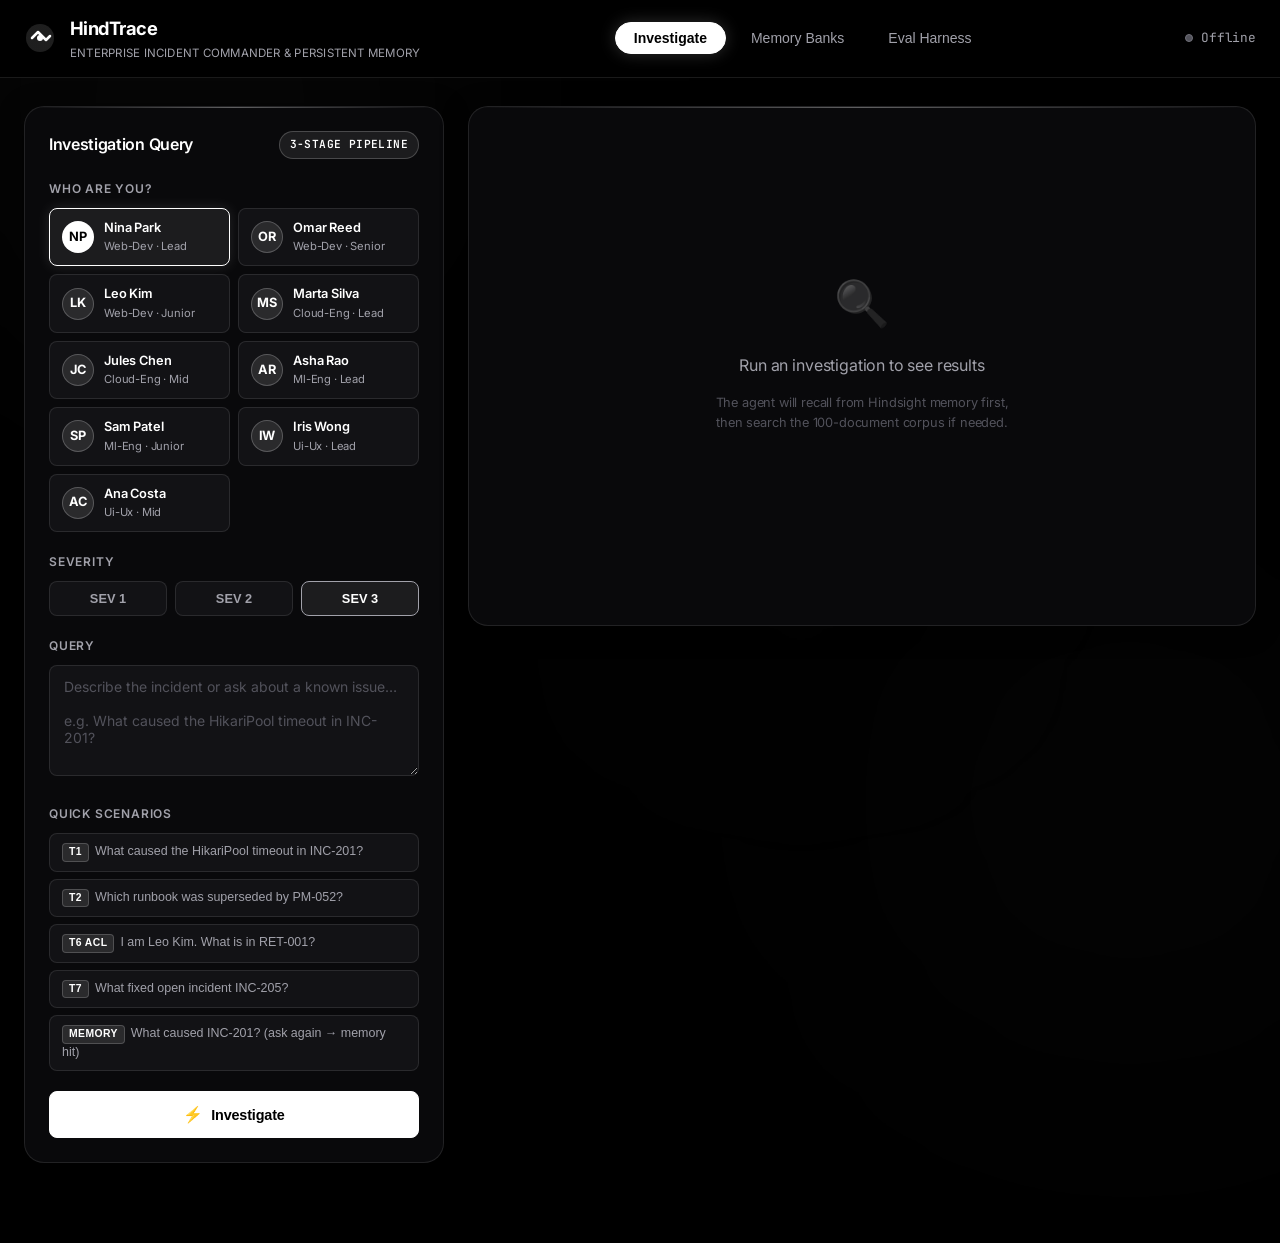
==== ui/index.html @ 5522f24f "feat: HindTrace autonomous incident investigation platform with Hindsight memory, multi-tenant ACL, " ====
﻿<!DOCTYPE html>
<html lang="en">
<head>
  <meta charset="UTF-8" />
  <meta name="viewport" content="width=device-width, initial-scale=1.0" />
  <title>HindTrace — Autonomous Incident Investigation & Memory Platform</title>
  <meta name="description" content="HindTrace: AI-powered incident investigation platform with persistent Hindsight memory, multi-tenant ACL, and Slack/Google integrations." />
  <link rel="preconnect" href="https://fonts.googleapis.com" />
  <link rel="preconnect" href="https://fonts.gstatic.com" crossorigin />
  <link href="https://fonts.googleapis.com/css2?family=Inter:wght@300;400;500;600;700;800&family=JetBrains+Mono:wght@400;500&display=swap" rel="stylesheet" />
  <link rel="stylesheet" href="style.css" />
</head>
<body>
  <!-- Background orbs -->
  <div class="bg-orb orb-1"></div>
  <div class="bg-orb orb-2"></div>
  <div class="bg-orb orb-3"></div>

  <!-- Header -->
  <header class="header">
    <div class="header-inner">
      <div class="logo-group">
        <div class="logo-icon">
          <svg width="32" height="32" viewBox="0 0 32 32" fill="none">
            <circle cx="16" cy="16" r="14" fill="url(#grad)" opacity="0.12"/>
            <path d="M8 16L14 10L22 18L26 14" stroke="url(#grad)" stroke-width="2.5" stroke-linecap="round" stroke-linejoin="round"/>
            <circle cx="16" cy="16" r="3" fill="url(#grad)"/>
            <defs>
              <linearGradient id="grad" x1="0" y1="0" x2="32" y2="32">
                <stop stop-color="#ffffff"/>
                <stop offset="1" stop-color="#71717a"/>
              </linearGradient>
            </defs>
          </svg>
        </div>
        <div>
          <h1 class="logo-title">HindTrace</h1>
          <p class="logo-sub">Enterprise Incident Commander & Persistent Memory</p>
        </div>
      </div>
      <nav class="header-nav">
        <button class="nav-btn active" id="nav-investigate" onclick="switchTab('investigate')">Investigate</button>
        <button class="nav-btn" id="nav-memory" onclick="switchTab('memory')">Memory Banks</button>
        <button class="nav-btn" id="nav-eval" onclick="switchTab('eval')">Eval Harness</button>
      </nav>
      <div class="header-status">
        <span class="status-dot" id="status-dot"></span>
        <span class="status-text" id="status-text">Connecting…</span>
      </div>
    </div>
  </header>

  <!-- Main -->
  <main class="main">

    <!-- ── TAB: Investigate ── -->
    <section class="tab-panel active" id="tab-investigate">
      <div class="two-col">

        <!-- Left: Query panel -->
        <div class="panel query-panel">
          <div class="panel-header">
            <h2>Investigation Query</h2>
            <span class="badge badge-blue">3-Stage Pipeline</span>
          </div>

          <!-- Persona selector -->
          <div class="form-group">
            <label class="form-label">Who are you?</label>
            <div class="persona-grid" id="persona-grid">
              <!-- populated by JS -->
            </div>
          </div>

          <!-- SEV selector -->
          <div class="form-group">
            <label class="form-label">Severity</label>
            <div class="sev-row">
              <button class="sev-btn" data-sev="1" onclick="setSev(1)">SEV 1</button>
              <button class="sev-btn" data-sev="2" onclick="setSev(2)">SEV 2</button>
              <button class="sev-btn active" data-sev="3" onclick="setSev(3)">SEV 3</button>
            </div>
          </div>

          <!-- Query input -->
          <div class="form-group">
            <label class="form-label">Query</label>
            <textarea id="query-input" class="query-textarea" 
              placeholder="Describe the incident or ask about a known issue…&#10;&#10;e.g. What caused the HikariPool timeout in INC-201?" rows="5"></textarea>
          </div>

          <!-- Quick questions -->
          <div class="form-group">
            <label class="form-label">Quick Scenarios</label>
            <div class="quick-grid" id="quick-grid">
              <!-- populated by JS -->
            </div>
          </div>

          <button class="btn-primary" id="submit-btn" onclick="submitInvestigation()">
            <span class="btn-icon">⚡</span>
            Investigate
          </button>
        </div>

        <!-- Right: Result panel -->
        <div class="panel result-panel" id="result-panel">
          <div id="result-placeholder" class="placeholder">
            <div class="placeholder-icon">🔍</div>
            <p>Run an investigation to see results</p>
            <p class="placeholder-sub">The agent will recall from Hindsight memory first, then search the 100-document corpus if needed.</p>
          </div>
          <div id="result-content" class="hidden">
            <!-- populated by JS -->
          </div>
        </div>

      </div>
    </section>

    <!-- ── TAB: Memory Banks ── -->
    <section class="tab-panel" id="tab-memory">
      <div class="panel">
        <div class="panel-header">
          <div>
            <h2>Hindsight Memory Banks</h2>
            <p style="font-size:.75rem;color:var(--text-dim);margin-top:2px">Persistent knowledge retained across org-shared, team-ml, and team-cloud</p>
          </div>
          <div style="display:flex;gap:8px">
            <button class="btn-ghost" id="seed-btn" onclick="seedMemory()">⚡ Pre-seed Historical Incidents</button>
            <button class="btn-ghost" onclick="loadMemory()">↻ Refresh</button>
          </div>
        </div>
        <div class="memory-banks" id="memory-banks">
          <div class="memory-empty">No memories yet — run some investigations to populate the banks.</div>
        </div>
      </div>
    </section>

    <!-- ── TAB: Eval Harness ── -->
    <section class="tab-panel" id="tab-eval">
      <div class="panel">
        <div class="panel-header">
          <h2>Evaluation Harness</h2>
          <button class="btn-primary" onclick="runEval()" id="eval-btn">▶ Run 25 Gold Questions</button>
        </div>
        <div id="eval-results">
          <div class="memory-empty">Click "Run 25 Gold Questions" to evaluate the agent against all trap types.</div>
        </div>
      </div>
    </section>

  </main>

  <!-- Loading overlay -->
  <div class="loading-overlay hidden" id="loading-overlay">
    <div class="loading-card">
      <div class="spinner"></div>
      <p class="loading-title" id="loading-title">Investigating…</p>
      <p class="loading-sub" id="loading-sub">Stage 1 — Router: recalling from Hindsight memory</p>
    </div>
  </div>

  <script src="app.js"></script>
</body>
</html>
---- ui/style.css ----
/* ─── Axiom Investigator — Black & White Monochrome Aesthetic ─── */
:root {
  --bg:           #000000;
  --surface:      #09090b;
  --surface2:     #121215;
  --surface3:     #18181c;
  --border:       rgba(255, 255, 255, 0.10);
  --border2:      rgba(255, 255, 255, 0.22);
  --border3:      rgba(255, 255, 255, 0.40);
  --border-focus: #ffffff;

  --white:        #ffffff;
  --silver:       #e4e4e7;
  --gray-light:   #a1a1aa;
  --gray-mid:     #71717a;
  --gray-dark:    #27272a;
  --black:        #000000;

  --text:         #ffffff;
  --text-dim:     #a1a1aa;
  --text-faint:   #52525b;

  --radius-sm:    8px;
  --radius:       14px;
  --radius-lg:    20px;

  --font-mono:    'JetBrains Mono', monospace;
  --font-body:    'Inter', -apple-system, BlinkMacSystemFont, sans-serif;

  --transition:   200ms cubic-bezier(.4, 0, .2, 1);
}

/* ─── Reset & Base ─────────────────────────────────────────── */
*, *::before, *::after { box-sizing: border-box; margin: 0; padding: 0; }

html { scroll-behavior: smooth; }

body {
  font-family: var(--font-body);
  background: var(--bg);
  color: var(--text);
  min-height: 100vh;
  overflow-x: hidden;
  line-height: 1.6;
  letter-spacing: -0.01em;
}

/* ─── Background Monochrome Vignette / Subtle Grayscale Lighting ── */
.bg-orb {
  position: fixed;
  border-radius: 50%;
  filter: blur(140px);
  pointer-events: none;
  z-index: 0;
  animation: orb-drift 24s ease-in-out infinite alternate;
}
.orb-1 {
  width: 700px; height: 700px;
  top: -250px; left: -150px;
  background: radial-gradient(circle, rgba(255, 255, 255, 0.06) 0%, transparent 70%);
}
.orb-2 {
  width: 600px; height: 600px;
  bottom: -200px; right: -150px;
  background: radial-gradient(circle, rgba(255, 255, 255, 0.04) 0%, transparent 70%);
  animation-delay: -9s;
}
.orb-3 {
  width: 450px; height: 450px;
  top: 35%; left: 45%;
  background: radial-gradient(circle, rgba(255, 255, 255, 0.03) 0%, transparent 70%);
  animation-delay: -16s;
}

@keyframes orb-drift {
  from { transform: translate(0, 0) scale(1); }
  to   { transform: translate(50px, 40px) scale(1.1); }
}

/* ─── Header ───────────────────────────────────────────────── */
.header {
  position: sticky; top: 0; z-index: 100;
  background: rgba(0, 0, 0, 0.85);
  backdrop-filter: blur(24px);
  -webkit-backdrop-filter: blur(24px);
  border-bottom: 1px solid var(--border);
}
.header-inner {
  max-width: 1400px; margin: 0 auto;
  display: flex; align-items: center; gap: 24px;
  padding: 14px 24px;
}
.logo-group { display: flex; align-items: center; gap: 14px; flex: none; }
.logo-icon {
  animation: pulse-monochrome 4s ease-in-out infinite;
  display: flex; align-items: center;
}
@keyframes pulse-monochrome {
  0%, 100% { filter: drop-shadow(0 0 6px rgba(255, 255, 255, 0.3)); }
  50%      { filter: drop-shadow(0 0 14px rgba(255, 255, 255, 0.6)); }
}
.logo-title {
  font-size: 1.15rem; font-weight: 700; color: #ffffff; letter-spacing: -0.03em;
}
.logo-sub {
  font-size: .72rem; color: var(--text-dim); margin-top: 1px; letter-spacing: 0.02em; text-transform: uppercase;
}

.header-nav { display: flex; gap: 6px; flex: 1; justify-content: center; }
.nav-btn {
  background: transparent; border: 1px solid transparent;
  color: var(--text-dim); font-size: .875rem; font-weight: 500;
  padding: 7px 18px; border-radius: 100px; cursor: pointer;
  transition: var(--transition);
}
.nav-btn:hover {
  color: var(--white); background: rgba(255, 255, 255, 0.06);
}
.nav-btn.active {
  color: var(--black);
  background: var(--white);
  border-color: var(--white);
  font-weight: 600;
  box-shadow: 0 0 16px rgba(255, 255, 255, 0.18);
}

.header-status { display: flex; align-items: center; gap: 8px; flex: none; }
.status-dot {
  width: 8px; height: 8px; border-radius: 50%;
  background: var(--text-faint);
  transition: background .3s, box-shadow .3s;
}
.status-dot.ok {
  background: #ffffff;
  box-shadow: 0 0 8px rgba(255, 255, 255, 0.8);
}
.status-dot.err {
  background: #52525b;
  border: 1px solid #71717a;
}
.status-text {
  font-size: .8rem; color: var(--text-dim); font-family: var(--font-mono);
}

/* ─── Main Layout ──────────────────────────────────────────── */
.main {
  max-width: 1400px; margin: 0 auto;
  padding: 28px 24px 80px;
  position: relative; z-index: 1;
}

.tab-panel { display: none; animation: fadeIn .25s ease; }
.tab-panel.active { display: block; }
@keyframes fadeIn {
  from { opacity: 0; transform: translateY(6px); }
  to   { opacity: 1; transform: none; }
}

.two-col {
  display: grid;
  grid-template-columns: 420px 1fr;
  gap: 24px;
  align-items: start;
}
@media (max-width: 900px) { .two-col { grid-template-columns: 1fr; } }

/* ─── Panel (Glassmorphism & Crisp Monochrome Borders) ──────── */
.panel {
  background: var(--surface);
  border: 1px solid var(--border);
  border-radius: var(--radius-lg);
  padding: 24px;
  backdrop-filter: blur(16px);
  -webkit-backdrop-filter: blur(16px);
  position: relative;
  overflow: hidden;
  box-shadow: 0 4px 24px rgba(0, 0, 0, 0.6);
}
.panel::before {
  content: '';
  position: absolute; top: 0; left: 0; right: 0; height: 1px;
  background: linear-gradient(90deg, transparent, rgba(255, 255, 255, 0.35), transparent);
}
.panel-header {
  display: flex; align-items: center; justify-content: space-between;
  margin-bottom: 20px;
}
.panel-header h2 {
  font-size: 1rem; font-weight: 600; color: var(--white); letter-spacing: -0.02em;
}

/* ─── Badges (Black & White Minimalist) ─────────────────────── */
.badge {
  font-size: .7rem; font-weight: 600; padding: 4px 10px;
  border-radius: 100px; letter-spacing: .4px; text-transform: uppercase;
  font-family: var(--font-mono);
}
.badge-blue,
.badge-violet,
.badge-amber,
.badge-red,
.badge-green {
  background: rgba(255, 255, 255, 0.08);
  color: var(--white);
  border: 1px solid rgba(255, 255, 255, 0.2);
}

/* ─── Form Elements ────────────────────────────────────────── */
.form-group { margin-bottom: 20px; }
.form-label {
  display: block; font-size: .75rem; font-weight: 600;
  color: var(--text-dim); text-transform: uppercase; letter-spacing: .8px;
  margin-bottom: 10px;
}

/* Persona Grid */
.persona-grid {
  display: grid; grid-template-columns: repeat(2, 1fr); gap: 8px;
}
.persona-card {
  background: var(--surface2);
  border: 1px solid var(--border);
  border-radius: var(--radius-sm);
  padding: 9px 12px;
  cursor: pointer;
  transition: var(--transition);
  display: flex; align-items: center; gap: 10px;
}
.persona-card:hover {
  border-color: var(--border2);
  background: var(--surface3);
}
.persona-card.selected {
  border-color: #ffffff;
  background: rgba(255, 255, 255, 0.08);
  box-shadow: 0 0 14px rgba(255, 255, 255, 0.12);
}
.persona-avatar {
  width: 32px; height: 32px; border-radius: 50%;
  display: flex; align-items: center; justify-content: center;
  font-size: .8rem; font-weight: 700; flex: none;
  background: rgba(255, 255, 255, 0.10) !important;
  color: #ffffff !important;
  border: 1px solid rgba(255, 255, 255, 0.22);
}
.persona-card.selected .persona-avatar {
  background: #ffffff !important;
  color: #000000 !important;
}
.persona-info { min-width: 0; }
.persona-name {
  font-size: .8rem; font-weight: 600; color: var(--white);
  white-space: nowrap; overflow: hidden; text-overflow: ellipsis;
}
.persona-role {
  font-size: .7rem; color: var(--text-dim); text-transform: capitalize;
}

/* SEV Row */
.sev-row { display: flex; gap: 8px; }
.sev-btn {
  flex: 1; background: var(--surface2); border: 1px solid var(--border);
  color: var(--text-dim); font-size: .8rem; font-weight: 600;
  padding: 9px 8px; border-radius: var(--radius-sm); cursor: pointer;
  transition: var(--transition);
}
.sev-btn:hover {
  border-color: var(--border2); color: var(--white); background: var(--surface3);
}
.sev-btn.active[data-sev="1"] {
  border-color: #ffffff; color: #000000; background: #ffffff; font-weight: 700;
  box-shadow: 0 0 16px rgba(255, 255, 255, 0.25);
}
.sev-btn.active[data-sev="2"] {
  border-color: #e4e4e7; color: #ffffff; background: rgba(255, 255, 255, 0.16);
  box-shadow: 0 0 12px rgba(255, 255, 255, 0.12);
}
.sev-btn.active[data-sev="3"] {
  border-color: #a1a1aa; color: #ffffff; background: rgba(255, 255, 255, 0.08);
}

/* Textarea */
.query-textarea {
  width: 100%; background: var(--surface2); border: 1px solid var(--border);
  border-radius: var(--radius-sm); color: var(--white); font-family: var(--font-body);
  font-size: .875rem; padding: 12px 14px; resize: vertical;
  transition: border-color var(--transition), box-shadow var(--transition);
}
.query-textarea:focus {
  outline: none; border-color: #ffffff; box-shadow: 0 0 0 3px rgba(255, 255, 255, 0.15);
}
.query-textarea::placeholder { color: var(--text-faint); }

/* Quick Scenarios */
.quick-grid { display: flex; flex-direction: column; gap: 7px; }
.quick-btn {
  background: var(--surface2); border: 1px solid var(--border);
  color: var(--text-dim); font-size: .78rem; text-align: left;
  padding: 9px 12px; border-radius: var(--radius-sm); cursor: pointer;
  transition: var(--transition); line-height: 1.4;
}
.quick-btn:hover {
  border-color: var(--border2); color: var(--white); background: rgba(255, 255, 255, 0.05);
}
.quick-tag {
  display: inline-block; font-size: .65rem; font-weight: 700;
  padding: 1px 6px; border-radius: 4px; margin-right: 6px;
  text-transform: uppercase; letter-spacing: .4px;
  background: rgba(255, 255, 255, 0.10);
  color: #ffffff;
  border: 1px solid rgba(255, 255, 255, 0.18);
}

/* Primary Button (Bold High-Contrast Pure White) */
.btn-primary {
  width: 100%;
  background: #ffffff;
  border: 1px solid #ffffff;
  color: #000000;
  font-size: .9rem;
  font-weight: 700;
  padding: 13px 24px;
  border-radius: var(--radius-sm);
  cursor: pointer;
  transition: var(--transition);
  display: flex; align-items: center; justify-content: center; gap: 8px;
  letter-spacing: -0.01em;
}
.btn-primary:hover {
  background: #f4f4f5;
  transform: translateY(-1px);
  box-shadow: 0 8px 24px rgba(255, 255, 255, 0.25);
}
.btn-primary:active { transform: none; }
.btn-primary:disabled {
  opacity: .35; cursor: not-allowed; transform: none; box-shadow: none;
}
.btn-icon { font-size: 1rem; }

.btn-ghost {
  background: transparent; border: 1px solid var(--border);
  color: var(--text-dim); font-size: .8rem; padding: 6px 14px;
  border-radius: var(--radius-sm); cursor: pointer; transition: var(--transition);
}
.btn-ghost:hover {
  border-color: #ffffff; color: #ffffff; background: rgba(255, 255, 255, 0.06);
}

/* ─── Result Panel ──────────────────────────────────────────── */
.result-panel { min-height: 520px; }

.placeholder {
  display: flex; flex-direction: column; align-items: center;
  justify-content: center; min-height: 440px; text-align: center; gap: 14px;
  color: var(--text-dim);
}
.placeholder-icon {
  font-size: 2.8rem; opacity: .3; filter: grayscale(1);
}
.placeholder-sub { font-size: .8rem; color: var(--text-faint); max-width: 320px; }

/* Result Content */
.result-header {
  display: flex; align-items: flex-start; justify-content: space-between;
  gap: 12px; margin-bottom: 20px;
}
.result-meta {
  font-size: .75rem; color: var(--text-dim); margin-top: 4px; font-family: var(--font-mono);
}

/* Verdict Chip — High Contrast Monochrome */
.verdict-chip {
  padding: 6px 16px; border-radius: 100px; font-size: .8rem; font-weight: 700;
  text-transform: uppercase; letter-spacing: .5px; flex: none;
  font-family: var(--font-mono);
}
.verdict-confirmed {
  background: #ffffff;
  color: #000000;
  border: 1px solid #ffffff;
  box-shadow: 0 0 14px rgba(255, 255, 255, 0.2);
}
.verdict-partial {
  background: rgba(255, 255, 255, 0.12);
  color: #ffffff;
  border: 1px solid rgba(255, 255, 255, 0.4);
}
.verdict-insufficient-evidence,
.verdict-unanswerable {
  background: transparent;
  color: var(--text-dim);
  border: 1px solid rgba(255, 255, 255, 0.2);
}

/* Memory Banner */
.memory-banner {
  background: rgba(255, 255, 255, 0.04);
  border: 1px solid rgba(255, 255, 255, 0.22);
  border-radius: var(--radius-sm);
  padding: 14px 16px;
  margin-bottom: 16px;
  display: flex; align-items: center; gap: 12px;
  font-size: .82rem;
  box-shadow: 0 0 16px rgba(255, 255, 255, 0.04);
}
.memory-banner .mem-icon { font-size: 1.2rem; flex: none; filter: grayscale(1); }
.memory-badge-label { font-weight: 700; color: #ffffff; }
.memory-badge-conf {
  font-size: .75rem; color: var(--text-dim); margin-left: 6px; font-family: var(--font-mono);
}

/* Answer Block */
.answer-block {
  background: var(--surface2);
  border: 1px solid var(--border);
  border-radius: var(--radius-sm);
  padding: 18px;
  margin-bottom: 16px;
  font-size: .875rem;
  line-height: 1.75;
  white-space: pre-wrap;
  color: var(--silver);
}

/* Warning & Danger Blocks — Monochrome Outline Style */
.warning-block {
  background: rgba(255, 255, 255, 0.03);
  border: 1px solid rgba(255, 255, 255, 0.25);
  border-radius: var(--radius-sm);
  padding: 12px 16px;
  font-size: .8rem;
  color: var(--silver);
  margin-bottom: 10px;
}
.danger-block {
  background: rgba(255, 255, 255, 0.06);
  border: 1px solid #ffffff;
  border-radius: var(--radius-sm);
  padding: 12px 16px;
  font-size: .8rem;
  color: #ffffff;
  margin-bottom: 10px;
}
.injection-block {
  background: rgba(255, 255, 255, 0.05);
  border: 1px dashed rgba(255, 255, 255, 0.35);
  border-radius: var(--radius-sm);
  padding: 12px 16px;
  font-size: .82rem;
  color: #ffffff;
  margin-bottom: 14px;
  font-weight: 600;
}

/* Citations */
.citations-row { display: flex; flex-wrap: wrap; gap: 6px; margin-bottom: 16px; }
.citation-chip {
  background: rgba(255, 255, 255, 0.06);
  border: 1px solid rgba(255, 255, 255, 0.2);
  color: var(--white);
  font-size: .75rem;
  font-family: var(--font-mono);
  padding: 4px 10px;
  border-radius: 6px;
}

/* Timeline */
.timeline { margin-bottom: 16px; }
.timeline-title {
  font-size: .75rem; font-weight: 600; color: var(--text-dim); text-transform: uppercase;
  letter-spacing: .8px; margin-bottom: 10px;
}
.timeline-event {
  display: flex; align-items: flex-start; gap: 10px;
  padding: 8px 0; border-bottom: 1px solid var(--border);
  font-size: .8rem;
}
.timeline-event:last-child { border-bottom: none; }
.t-stage {
  font-size: .7rem; font-weight: 700; padding: 2px 8px; border-radius: 4px;
  text-transform: uppercase; letter-spacing: .4px; flex: none;
  font-family: var(--font-mono);
  background: rgba(255, 255, 255, 0.10);
  color: #ffffff;
  border: 1px solid rgba(255, 255, 255, 0.18);
}
.t-event { color: var(--text-dim); flex: 1; }

/* Hop Log */
.hop-log { margin-bottom: 16px; }
.hop-item {
  font-size: .78rem; font-family: var(--font-mono);
  color: var(--text-faint); padding: 4px 0;
}

/* Feedback Row */
.feedback-row {
  display: flex; align-items: center; gap: 10px; margin-top: 18px;
  padding-top: 16px; border-top: 1px solid var(--border);
}
.feedback-label { font-size: .78rem; color: var(--text-dim); margin-right: auto; }
.btn-feedback {
  background: transparent; border: 1px solid var(--border);
  padding: 6px 16px; border-radius: var(--radius-sm); cursor: pointer;
  font-size: .82rem; transition: var(--transition); color: var(--white);
}
.btn-feedback:hover {
  border-color: #ffffff; background: rgba(255, 255, 255, 0.12);
}

/* ─── Memory Banks Tab ──────────────────────────────────────── */
.memory-banks { display: flex; flex-direction: column; gap: 24px; }
.bank-section { }
.bank-title {
  font-size: .85rem; font-weight: 700; color: #ffffff;
  text-transform: uppercase; letter-spacing: .8px;
  margin-bottom: 12px; display: flex; align-items: center; gap: 8px;
}
.bank-count {
  background: rgba(255, 255, 255, 0.10); color: #ffffff;
  font-size: .7rem; padding: 2px 8px; border-radius: 10px;
  font-family: var(--font-mono);
  border: 1px solid rgba(255, 255, 255, 0.16);
}
.memory-card {
  background: var(--surface2); border: 1px solid var(--border);
  border-radius: var(--radius-sm); padding: 14px 16px;
  margin-bottom: 8px; transition: border-color var(--transition);
}
.memory-card:hover { border-color: rgba(255, 255, 255, 0.35); }
.memory-key {
  font-family: var(--font-mono); font-size: .8rem; color: #ffffff; margin-bottom: 6px; font-weight: 600;
}
.memory-verdict {
  display: inline-block; font-size: .7rem; font-weight: 700;
  padding: 2px 8px; border-radius: 4px; margin-bottom: 6px;
  text-transform: uppercase; letter-spacing: .3px;
  font-family: var(--font-mono);
}
.memory-cause { font-size: .8rem; color: var(--text-dim); }
.memory-empty { color: var(--text-faint); font-size: .875rem; padding: 40px 0; text-align: center; }

/* ─── Eval Tab ──────────────────────────────────────────────── */
.eval-summary {
  display: grid; grid-template-columns: repeat(4, 1fr); gap: 14px;
  margin-bottom: 24px;
}
.eval-stat {
  background: var(--surface2); border: 1px solid var(--border);
  border-radius: var(--radius-sm); padding: 16px;
  text-align: center;
}
.eval-stat-num {
  font-size: 2rem; font-weight: 800; color: #ffffff; line-height: 1;
}
.eval-stat-label {
  font-size: .75rem; color: var(--text-dim); margin-top: 6px; text-transform: uppercase; letter-spacing: .5px;
}

.eval-table { width: 100%; border-collapse: collapse; font-size: .82rem; }
.eval-table th {
  text-align: left; padding: 10px 12px; border-bottom: 1px solid var(--border);
  color: var(--text-dim); font-size: .75rem; text-transform: uppercase; letter-spacing: .8px;
}
.eval-table td { padding: 10px 12px; border-bottom: 1px solid var(--border); }
.eval-table tr:last-child td { border-bottom: none; }
.eval-table tr:hover td { background: rgba(255, 255, 255, 0.03); }
.eval-correct { color: #ffffff; font-weight: 700; }
.eval-incorrect { color: #71717a; font-weight: 600; text-decoration: line-through; }
.eval-memory { color: var(--silver); font-size: .75rem; font-family: var(--font-mono); }

/* ─── Loading Overlay ───────────────────────────────────────── */
.loading-overlay {
  position: fixed; inset: 0; z-index: 200;
  background: rgba(0, 0, 0, 0.85); backdrop-filter: blur(16px);
  -webkit-backdrop-filter: blur(16px);
  display: flex; align-items: center; justify-content: center;
}
.loading-card {
  background: var(--surface); border: 1px solid rgba(255, 255, 255, 0.25);
  border-radius: var(--radius-lg); padding: 40px 48px;
  text-align: center; display: flex; flex-direction: column; align-items: center; gap: 16px;
  min-width: 340px;
  box-shadow: 0 0 40px rgba(0, 0, 0, 0.9);
}
.spinner {
  width: 44px; height: 44px; border-radius: 50%;
  border: 3px solid rgba(255, 255, 255, 0.15);
  border-top-color: #ffffff;
  animation: spin .8s linear infinite;
}
@keyframes spin { to { transform: rotate(360deg); } }
.loading-title { font-size: 1.05rem; font-weight: 600; color: #ffffff; }
.loading-sub { font-size: .82rem; color: var(--text-dim); }

/* ─── Utilities ─────────────────────────────────────────────── */
.hidden { display: none !important; }
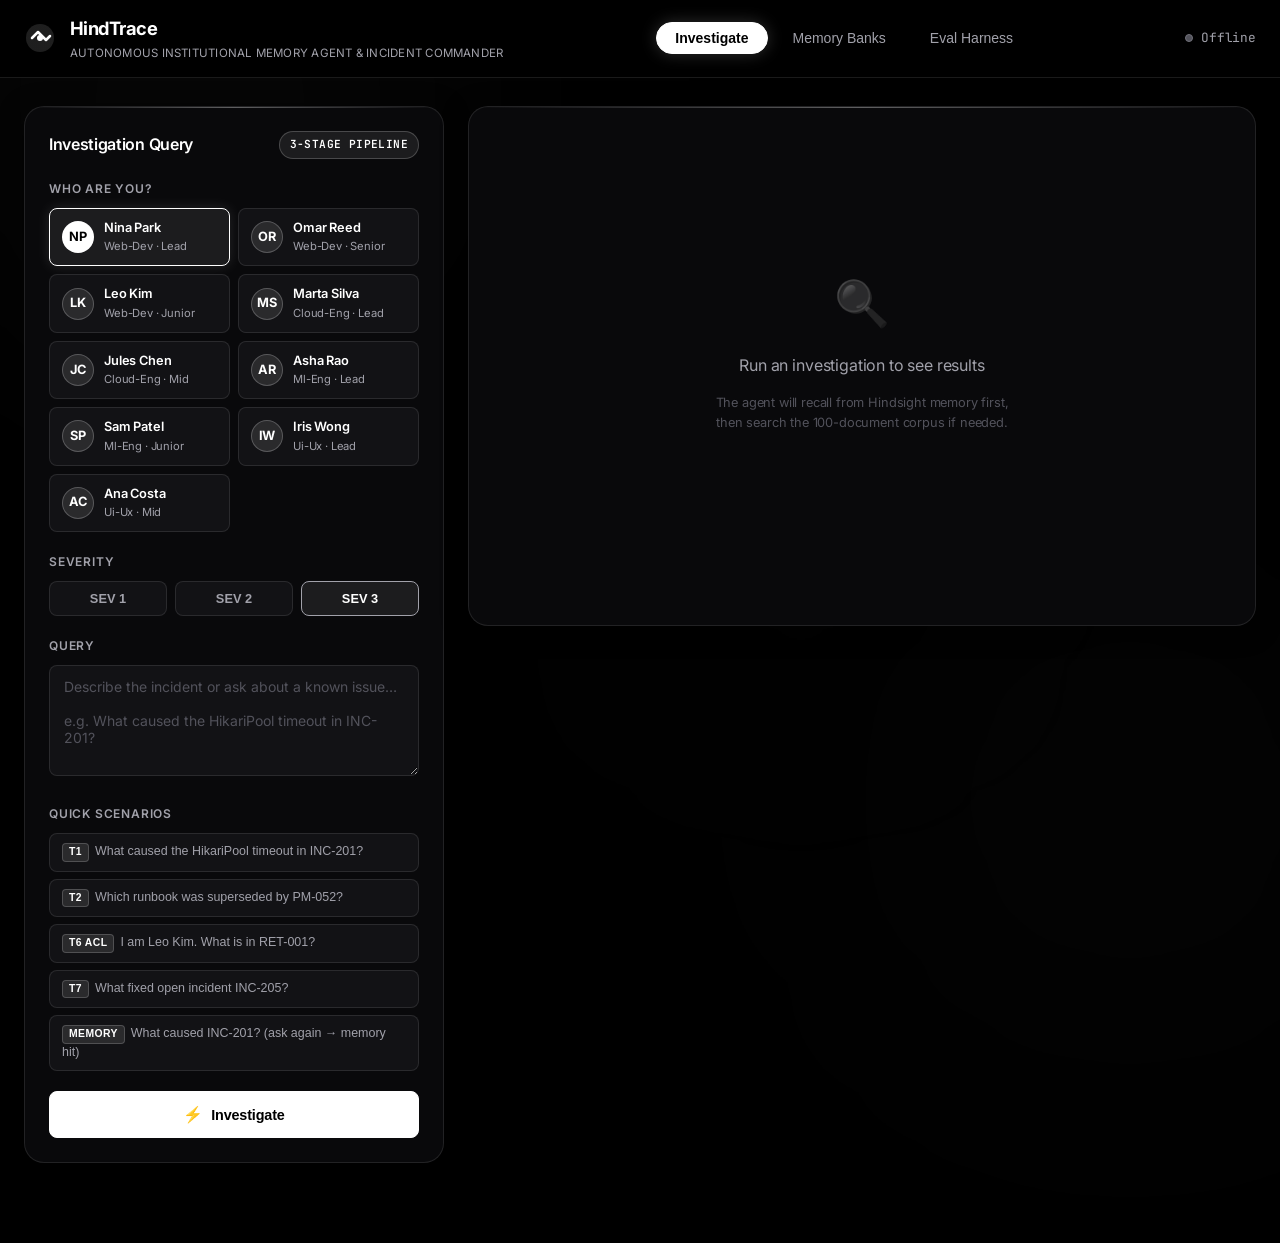
==== commit 77af06af: "docs & core: standardize terminology to Autonomous Institutional Memory Agent across pipeline, UI, p" ====
--- a/ui/index.html
+++ b/ui/index.html
@@ -1,10 +1,10 @@
-﻿<!DOCTYPE html>
+<!DOCTYPE html>
 <html lang="en">
 <head>
   <meta charset="UTF-8" />
   <meta name="viewport" content="width=device-width, initial-scale=1.0" />
-  <title>HindTrace — Autonomous Incident Investigation & Memory Platform</title>
-  <meta name="description" content="HindTrace: AI-powered incident investigation platform with persistent Hindsight memory, multi-tenant ACL, and Slack/Google integrations." />
+  <title>HindTrace — Autonomous Institutional Memory Agent & Incident Resolution</title>
+  <meta name="description" content="HindTrace: Institutional memory agent with persistent Hindsight memory, multi-tenant ACL, and Slack/Google integrations." />
   <link rel="preconnect" href="https://fonts.googleapis.com" />
   <link rel="preconnect" href="https://fonts.gstatic.com" crossorigin />
   <link href="https://fonts.googleapis.com/css2?family=Inter:wght@300;400;500;600;700;800&family=JetBrains+Mono:wght@400;500&display=swap" rel="stylesheet" />
@@ -35,7 +35,7 @@
         </div>
         <div>
           <h1 class="logo-title">HindTrace</h1>
-          <p class="logo-sub">Enterprise Incident Commander & Persistent Memory</p>
+          <p class="logo-sub">Autonomous Institutional Memory Agent & Incident Commander</p>
         </div>
       </div>
       <nav class="header-nav">
